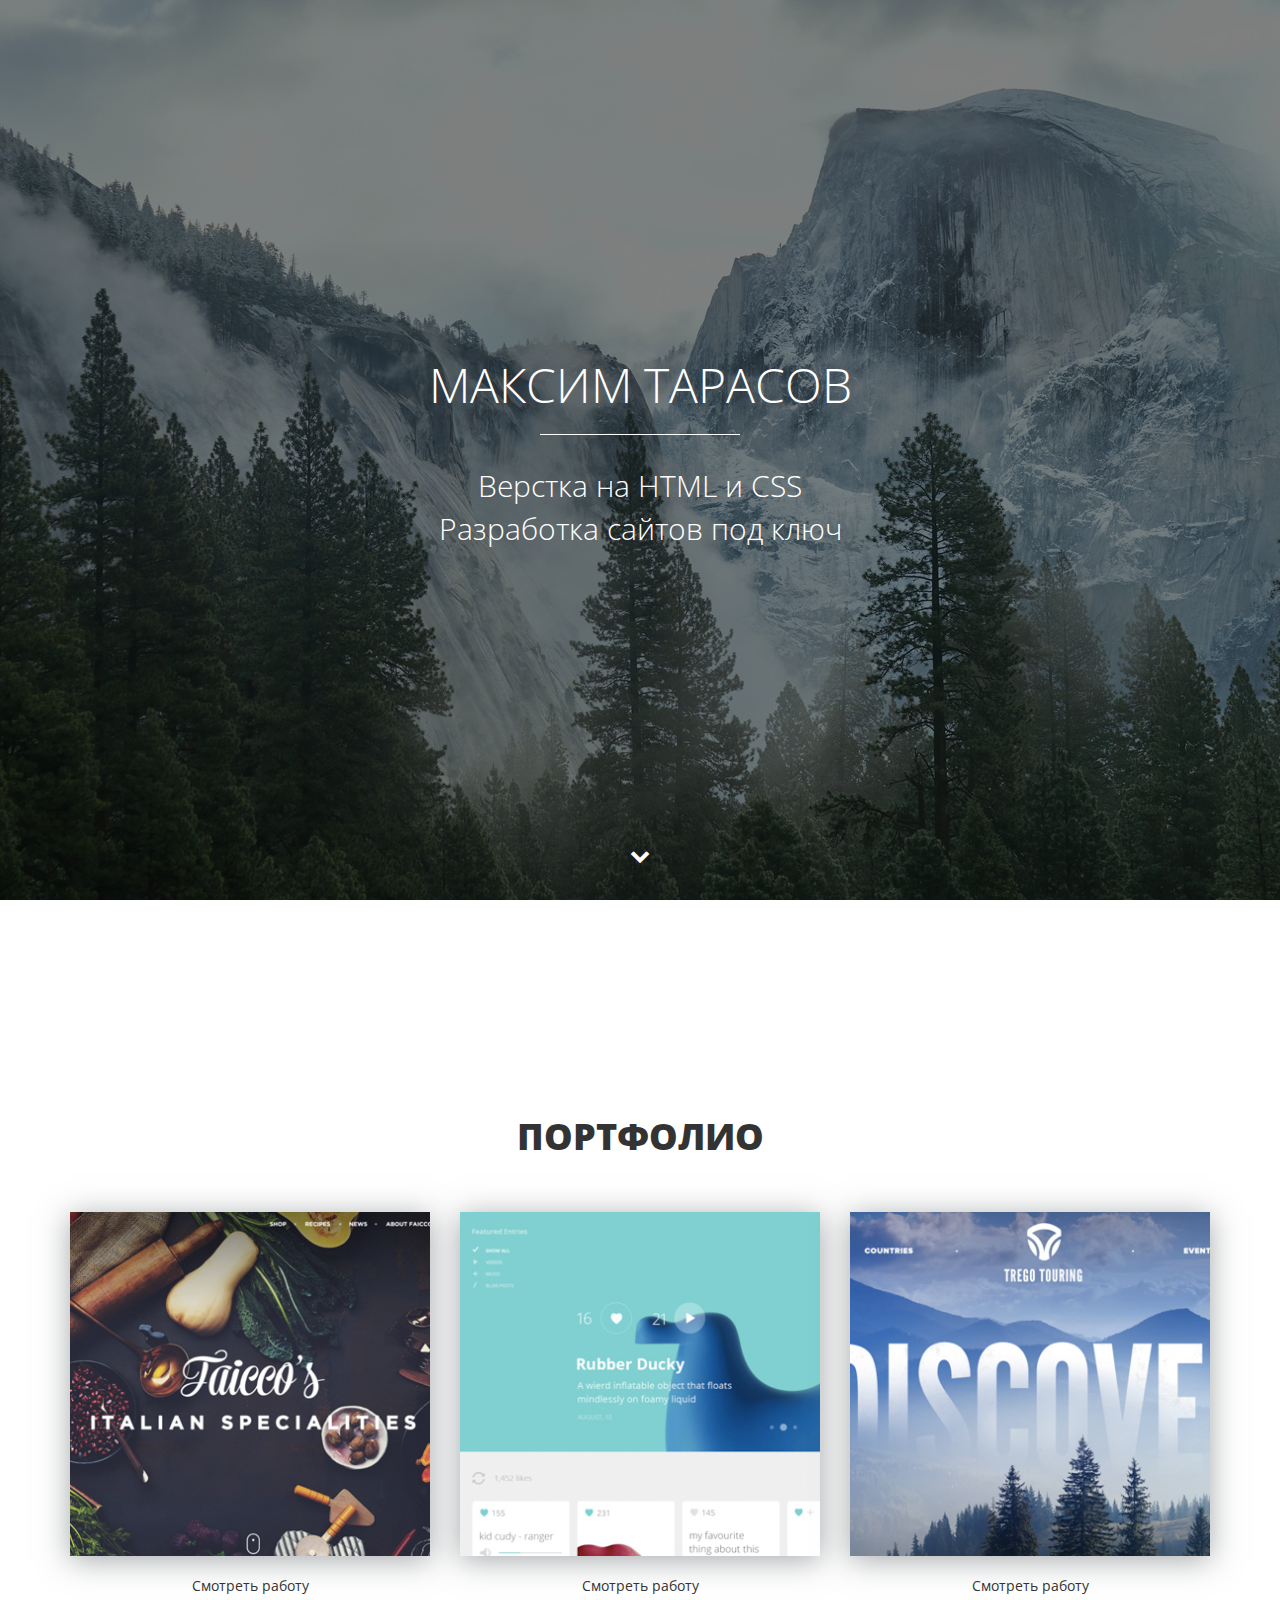
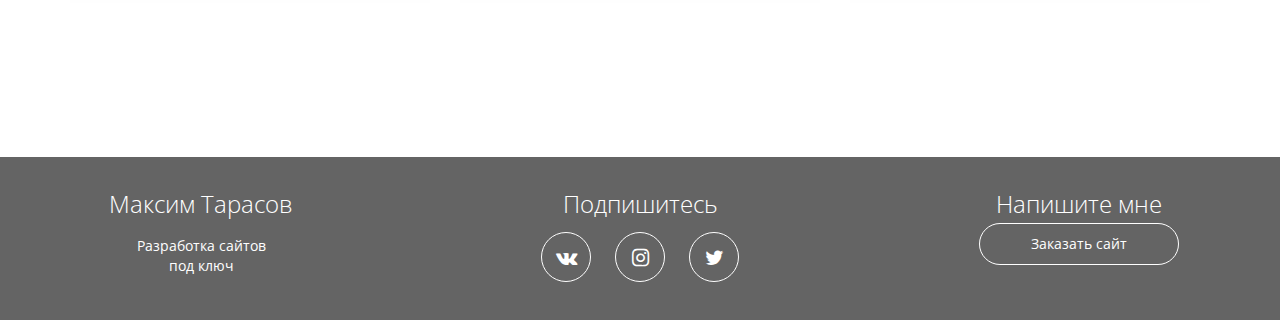
==== index.html @ 9031f8bd "Загрузили файлы и папки" ====
<!DOCTYPE html>
<html lang="ru">
  <head>
    <meta charset="utf-8">
    <meta http-equiv="X-UA-Compatible" content="IE=edge">
    <meta name="viewport" content="width=device-width, initial-scale=1">
    <meta property="og:url" content="">
    <meta property="og:type" content="website">
    <meta property="og:title" content="Артем Исламов - верстка сайтов на HTML и CSS">
    <meta property="og:image" content="">
    <meta property="og:description" content="Закажите разработку сайта без посредников от 5 990 рублей">
    <meta property="og:site_name" content="Портфолио верстальщика">
    <meta property="article:author" content="Артем Исламов">
    <title>Максим Тарасов - Портфолио</title>
    <link href="https://fonts.googleapis.com/css?family=Open+Sans:400,700&amp;subset=cyrillic" rel="stylesheet">
    <link href="css/bootstrap.min.css" rel="stylesheet">
    <link rel="stylesheet" type="text/css" href="css/fontello.css">
    <link rel="stylesheet" type="text/css" href="css/fontello-embedded.css">
    <link href="css/style.css" rel="stylesheet">
    <link rel="shortcut icon" type="image/x-icon" href="favicon.ico">
    <!--[if lt IE 9]>
      <script src="https://oss.maxcdn.com/html5shiv/3.7.3/html5shiv.min.js"></script>
      <script src="https://oss.maxcdn.com/respond/1.4.2/respond.min.js"></script>
    <![endif]-->
  </head>
  <body>
    <div class="main">
      <div class="main-overlay"></div>
      <div class="wrapper">
        <div class="main-header">
          <h1>Максим Тарасов</h1>
          <div class="main-line"></div>
          <p>Верстка на HTML и CSS<br>Разработка сайтов под ключ</p>
        </div>
      </div>
      <a href="#portfolio" class="main-down"><i class="icon-down"></i></a>
    </div>

    <div class="portfolio">
      <a name="portfolio" ></a>
      <div class="container">
        <h2 class="section-header">Портфолио</h2>
        <div class="row">
          <div class="col-md-4">
            <div class="portfolio-block">
              <img src="img/portfolio/1.jpg" alt="Работа №1">
              <a href="#work" data-toggle="modal" data-work='work-1'>Смотреть работу</a>
            </div>
          </div>
          <div class="col-md-4">
            <div class="portfolio-block">
              <img src="img/portfolio/2.jpg" alt="Работа №2">
              <a href="#work" data-toggle="modal" data-work='work-2'>Смотреть работу</a>
            </div>
          </div>
          <div class="col-md-4">
            <div class="portfolio-block">
              <img src="img/portfolio/3.jpg" alt="Работа №3">
              <a href="#work" data-toggle="modal" data-work='work-3'>Смотреть работу</a>
            </div>
          </div>
        </div>
      </div>
    </div>

    <div class="footer">
      <div class="container">
        <div class="row">
        <div class="col-md-3">
          <strong>Максим Тарасов</strong>
          <p>Разработка сайтов<br>под ключ</p>
        </div>
        <div class="col-md-6">
          <strong>Подпишитесь</strong>
          <div class="social-links">
            <a href="https://vk.com/id33851974"><i class="icon-vk"></i></a>
            <a href="#"><i class="icon-instagram"></i></a>
            <a href="#"><i class="icon-twitter"></i></a>
          </div>
        </div>
        <div class="col-md-3">
          <strong>Напишите мне</strong>
          <a class="offer-btn" href="https://vk.me/id33851974">Заказать сайт</a>
        </div>
      </div>
      </div>
    </div>

    <!-- Всплывающие окна -->
      <div class="modal fade" id="work" role="dialog">
        <div class="modal-dialog" role="document">
          <div class="modal-content">
            <div class="modal-header">
              <button type="button" class="close" data-dismiss="modal" aria-label="Close"><span aria-hidden="true">&times;</span></button>
              <h4 class="modal-title">Описание проекта</h4>
            </div>
            <div class="modal-body">
              
            </div>
          </div>
        </div>
      </div>

    <!-- jQuery (necessary for Bootstrap's JavaScript plugins) -->
    <script src="https://ajax.googleapis.com/ajax/libs/jquery/1.12.4/jquery.min.js"></script>
    <script src="js/bootstrap.min.js"></script>
    <script>
      $(function() {
        var link = $('a[data-toggle="modal"]');
        link.on('click', function(event) {
          var work = $(this).attr('data-work');
          var modal = $('.modal');
          modal.find('.modal-body').load(work+'.html');
        });
      });
    </script>
  </body>
</html>
---- css/fontello.css ----
@font-face {
  font-family: 'fontello';
  src: url('../font/fontello.eot?23900146');
  src: url('../font/fontello.eot?23900146#iefix') format('embedded-opentype'),
       url('../font/fontello.woff2?23900146') format('woff2'),
       url('../font/fontello.woff?23900146') format('woff'),
       url('../font/fontello.ttf?23900146') format('truetype'),
       url('../font/fontello.svg?23900146#fontello') format('svg');
  font-weight: normal;
  font-style: normal;
}
/* Chrome hack: SVG is rendered more smooth in Windozze. 100% magic, uncomment if you need it. */
/* Note, that will break hinting! In other OS-es font will be not as sharp as it could be */
/*
@media screen and (-webkit-min-device-pixel-ratio:0) {
  @font-face {
    font-family: 'fontello';
    src: url('../font/fontello.svg?23900146#fontello') format('svg');
  }
}
*/
 
 [class^="icon-"]:before, [class*=" icon-"]:before {
  font-family: "fontello";
  font-style: normal;
  font-weight: normal;
  speak: none;
 
  display: inline-block;
  text-decoration: inherit;
  width: 1em;
  margin-right: .2em;
  text-align: center;
  /* opacity: .8; */
 
  /* For safety - reset parent styles, that can break glyph codes*/
  font-variant: normal;
  text-transform: none;
 
  /* fix buttons height, for twitter bootstrap */
  line-height: 1em;
 
  /* Animation center compensation - margins should be symmetric */
  /* remove if not needed */
  margin-left: .2em;
 
  /* you can be more comfortable with increased icons size */
  /* font-size: 120%; */
 
  /* Font smoothing. That was taken from TWBS */
  -webkit-font-smoothing: antialiased;
  -moz-osx-font-smoothing: grayscale;
 
  /* Uncomment for 3D effect */
  /* text-shadow: 1px 1px 1px rgba(127, 127, 127, 0.3); */
}
 
.icon-down:before { content: '\e800'; } /* '' */
.icon-twitter:before { content: '\f099'; } /* '' */
.icon-instagram:before { content: '\f16d'; } /* '' */
.icon-vk:before { content: '\f189'; } /* '' */
---- css/fontello-embedded.css ----
@font-face {
  font-family: 'fontello';
  src: url('../font/fontello.eot?11114902');
  src: url('../font/fontello.eot?11114902#iefix') format('embedded-opentype'),
       url('../font/fontello.svg?11114902#fontello') format('svg');
  font-weight: normal;
  font-style: normal;
}
@font-face {
  font-family: 'fontello';
  src: url('[data-uri]') format('woff'),
       url('[data-uri]') format('truetype');
}
/* Chrome hack: SVG is rendered more smooth in Windozze. 100% magic, uncomment if you need it. */
/* Note, that will break hinting! In other OS-es font will be not as sharp as it could be */
/*
@media screen and (-webkit-min-device-pixel-ratio:0) {
  @font-face {
    font-family: 'fontello';
    src: url('../font/fontello.svg?11114902#fontello') format('svg');
  }
}
*/
 
 [class^="icon-"]:before, [class*=" icon-"]:before {
  font-family: "fontello";
  font-style: normal;
  font-weight: normal;
  speak: none;
 
  display: inline-block;
  text-decoration: inherit;
  width: 1em;
  margin-right: .2em;
  text-align: center;
  /* opacity: .8; */
 
  /* For safety - reset parent styles, that can break glyph codes*/
  font-variant: normal;
  text-transform: none;
     
  /* fix buttons height, for twitter bootstrap */
  line-height: 1em;
 
  /* Animation center compensation - margins should be symmetric */
  /* remove if not needed */
  margin-left: .2em;
 
  /* you can be more comfortable with increased icons size */
  /* font-size: 120%; */
 
  /* Uncomment for 3D effect */
  /* text-shadow: 1px 1px 1px rgba(127, 127, 127, 0.3); */
}
.icon-down:before { content: '\e800'; } /* '' */
.icon-twitter:before { content: '\f099'; } /* '' */
.icon-instagram:before { content: '\f16d'; } /* '' */
.icon-vk:before { content: '\f189'; } /* '' */
---- css/style.css ----
body{
	font-family: 'open sans', sans-serif;
}

html{
	font-size: 10px;
}

a:focus, a:active, a:visited{
	text-decoration: none;
	outline: none;
}

.main{
	position: relative;
	display: table;
	background:#000 url(../img/main-bg.jpg) center center no-repeat;
	width:100%;
	height:100vh;
	color:#fff;
	text-align: center;
}

.main p{
	font-size: 3rem;
	font-weight: 300;
}

.main-overlay{
	position: absolute;
	z-index: 1;
	width: 100%;
	height: 100%;
	background-color: rgba(0, 0, 0, 0.5);
}

.main h1{
	margin-bottom: 1.4rem;
	font-weight: 300;
	text-transform: uppercase;
	font-size: 4.8rem;
}

.wrapper{
	display:table-cell;
	vertical-align:middle;
}

.main-header{
	position: relative;
	z-index: 2;
	margin-left:auto;
	margin-right:auto;
	width:100%;
}

.main-line{
	width:200px;
	height:1px;
	background-color: #fff;
	margin: 0 auto;
}

.main-down{
	position: absolute;
	color: #fff;
	z-index:4;
	display: inline-block;
	bottom:2rem;
	font-size: 2rem;
	width: 50px;
	height: 50px;
	border-radius: 50%;
	border: 1px solid transparent;
	line-height: 50px;
	left:50%;
	margin-left: -25px;
	transition: 0.2s;
}

.main-down:hover{
	color:#fff;
	border-color: #fff;
}

/*Секция с портфолио*/

.portfolio{
	padding: 10rem 0;
	text-align: center;
}

.section-header{
	text-transform: uppercase;
	font-weight: 800;
	font-size:3.6rem;
	margin-bottom:5rem;
}

.portfolio img{
	width: 100%;
	max-width: 364px;
 	box-shadow: 0px 4px 29px 0px rgba(87, 92, 97, 0.54);
}

.portfolio a{
	display: block;
	margin: 2rem auto 6rem;
	width: 17rem;
	color:#333;
	border-bottom: 1px solid transparent;
}

.portfolio a:hover{
	text-decoration: none;
	border-bottom: 1px dotted #333;
}

/*Секция - подвал*/

.footer
{
	background-color: #646464;
	color:#fff;
	text-align: center;
	padding: 3rem;
}

.footer strong{
	font-weight: 300;
	font-size: 2.4rem;

}

.social-links{
	margin-top: 1rem;

}

.social-links a{
	width: 5rem;
	height: 5rem;
	line-height: 5rem;
	display: inline-block;
	color: #fff;
	border: 1px solid #fff;
	border-radius: 50%;
	margin-left: 1rem;
	margin-right: 1rem;
	font-size: 2rem;
}

.social-links a:hover{
	background-color: #fff;
	transition: 0.2s;
	color:#646464;
}

.offer-btn{
	display: block;
	width: 80%;
	max-width: 200px;
	margin: 1px auto;
	border:1px solid #fff;
	border-radius: 100px;
	padding-top: 1rem;
	padding-bottom: 1rem;
	color:#fff;
}

.offer-btn:hover{
	transition: 0.2s;
	background-color: #fff;
	color:#646464;
	text-decoration: none;
}

.modal img{
	width: 100%;
}

.modal-title{
	font-weight: 800;
	font-size: 2rem;
}

.close{
	background-color: transparent;
	border: none;
	font-size: 2rem;
	position: absolute;
	right: 2rem;
	top:1rem;
}

.modal-btn{
	display: inline-block;
	color:#333;
	border:1px solid #333;
	padding:10px 20px;
	border-radius: 6px;
}

.modal-btn:hover{
	background-color: #333;
	text-decoration: none;
	color:#fff;
}

@media (min-width: 0px) and (max-width: 767px){
	html{
		font-size:7px;
	}

	.footer strong{
		margin:3rem 0;
		display: inline-block;
	}
	.social-links a{ 
		font-size: 1.5rem;
	}
}

@media (min-width: 768px) and (max-width: 991px){
	.footer strong{
		margin:3rem 0;
		display: inline-block;
	}
}
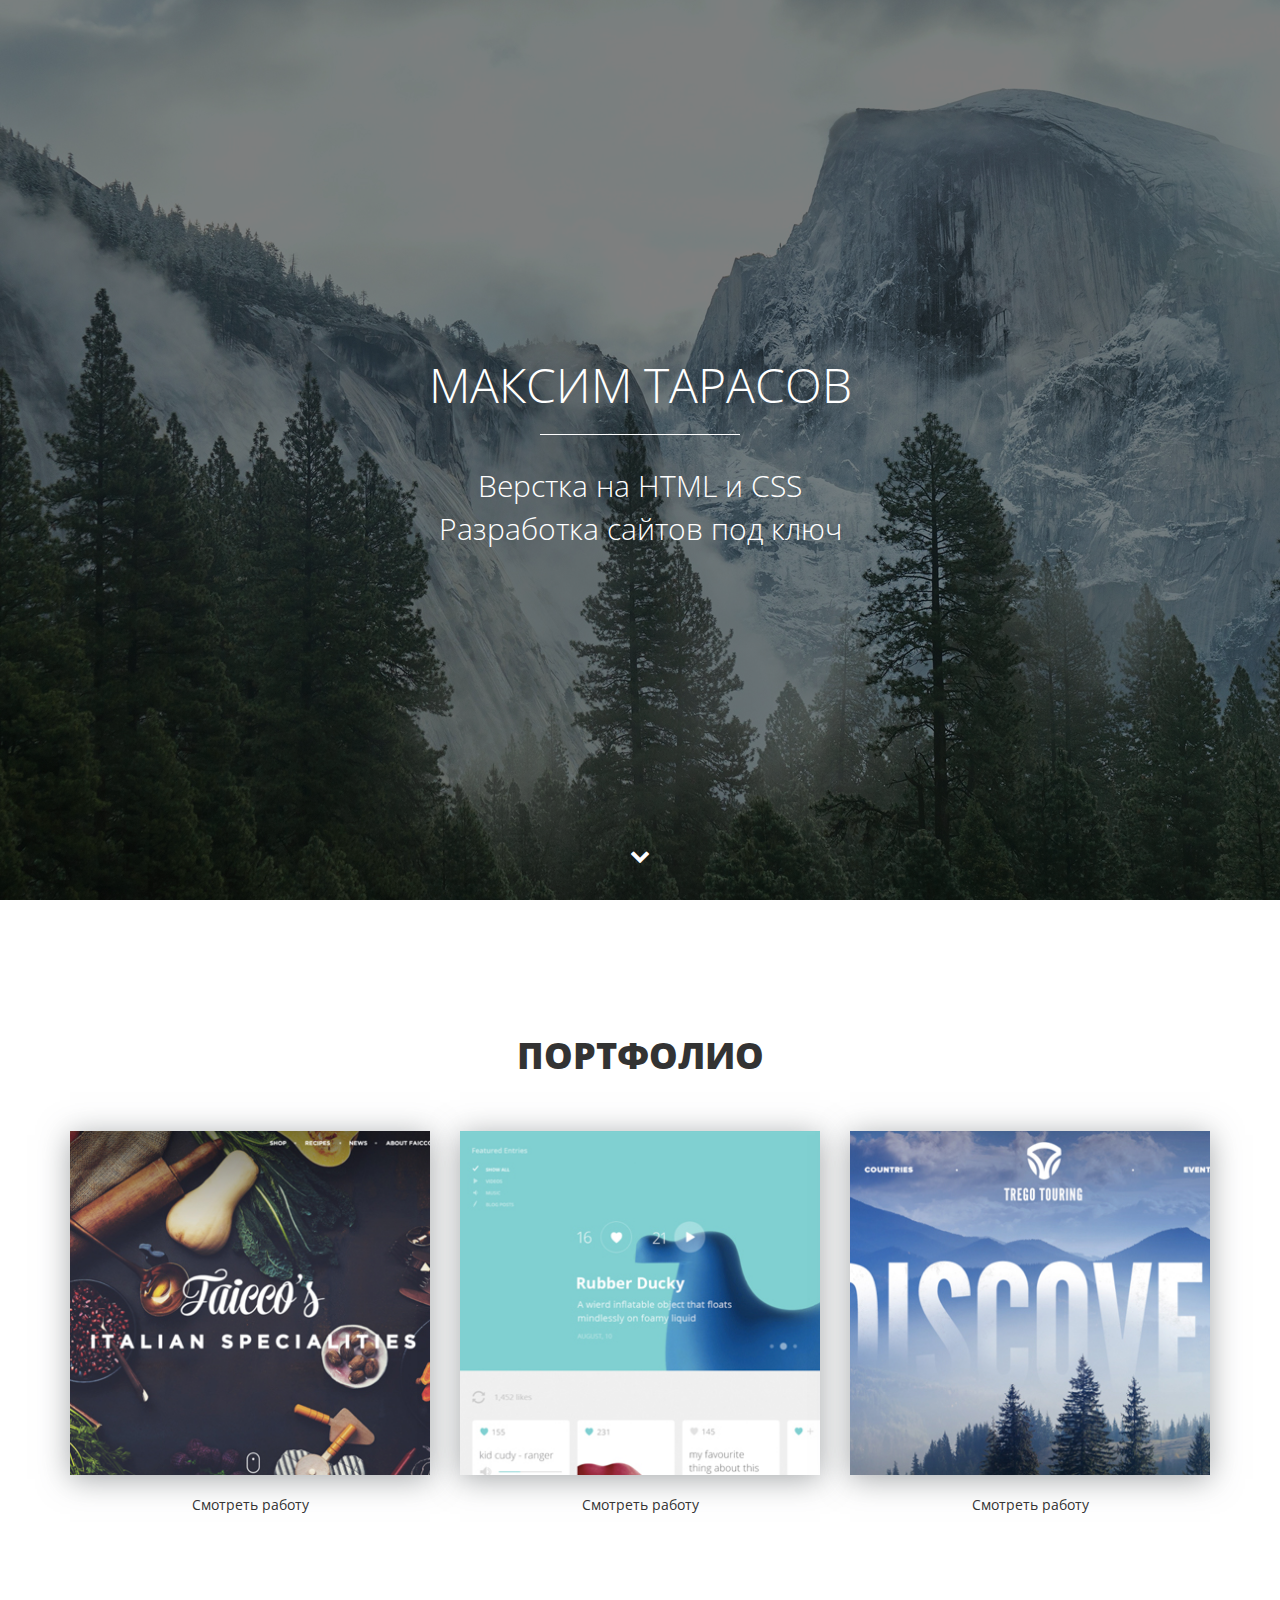
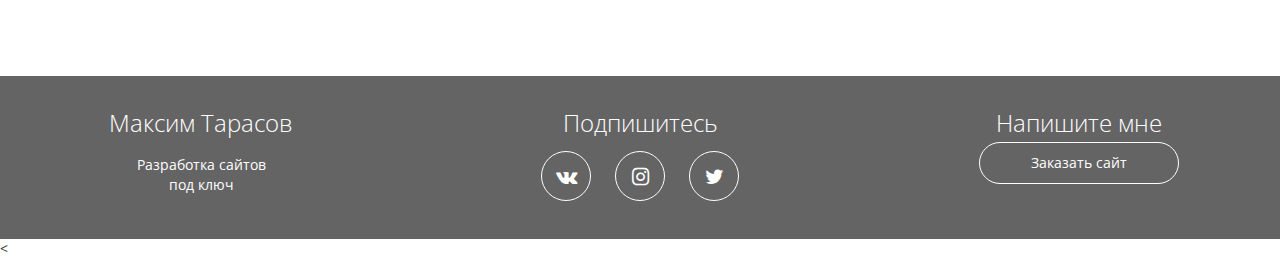
==== commit df9df232: "Добавили плавный скрол" ====
--- a/index.html
+++ b/index.html
@@ -33,11 +33,10 @@
           <p>Верстка на HTML и CSS<br>Разработка сайтов под ключ</p>
         </div>
       </div>
-      <a href="#portfolio" class="main-down"><i class="icon-down"></i></a>
+      <a href="#portfolio" class="main-down slowly"><i class="icon-down"></i></a>
     </div>
 
-    <div class="portfolio">
-      <a name="portfolio" ></a>
+    <div class="portfolio" id="portfolio">
       <div class="container">
         <h2 class="section-header">Портфолио</h2>
         <div class="row">
@@ -104,7 +103,7 @@
     <!-- jQuery (necessary for Bootstrap's JavaScript plugins) -->
     <script src="https://ajax.googleapis.com/ajax/libs/jquery/1.12.4/jquery.min.js"></script>
     <script src="js/bootstrap.min.js"></script>
-    <script>
+    <<script>
       $(function() {
         var link = $('a[data-toggle="modal"]');
         link.on('click', function(event) {
@@ -114,5 +113,20 @@
         });
       });
     </script>
+    <script>
+      $(document).ready(function() {
+
+        $(".slowly").on("click", function (event){
+
+          event.preventDefault();
+
+          var id = $(this).attr('href'),
+
+          top=$(id).offset().top;
+
+          $('body,html').animate({scrollTop: top}, 800);
+        });
+      });
+    </script>
   </body>
 </html>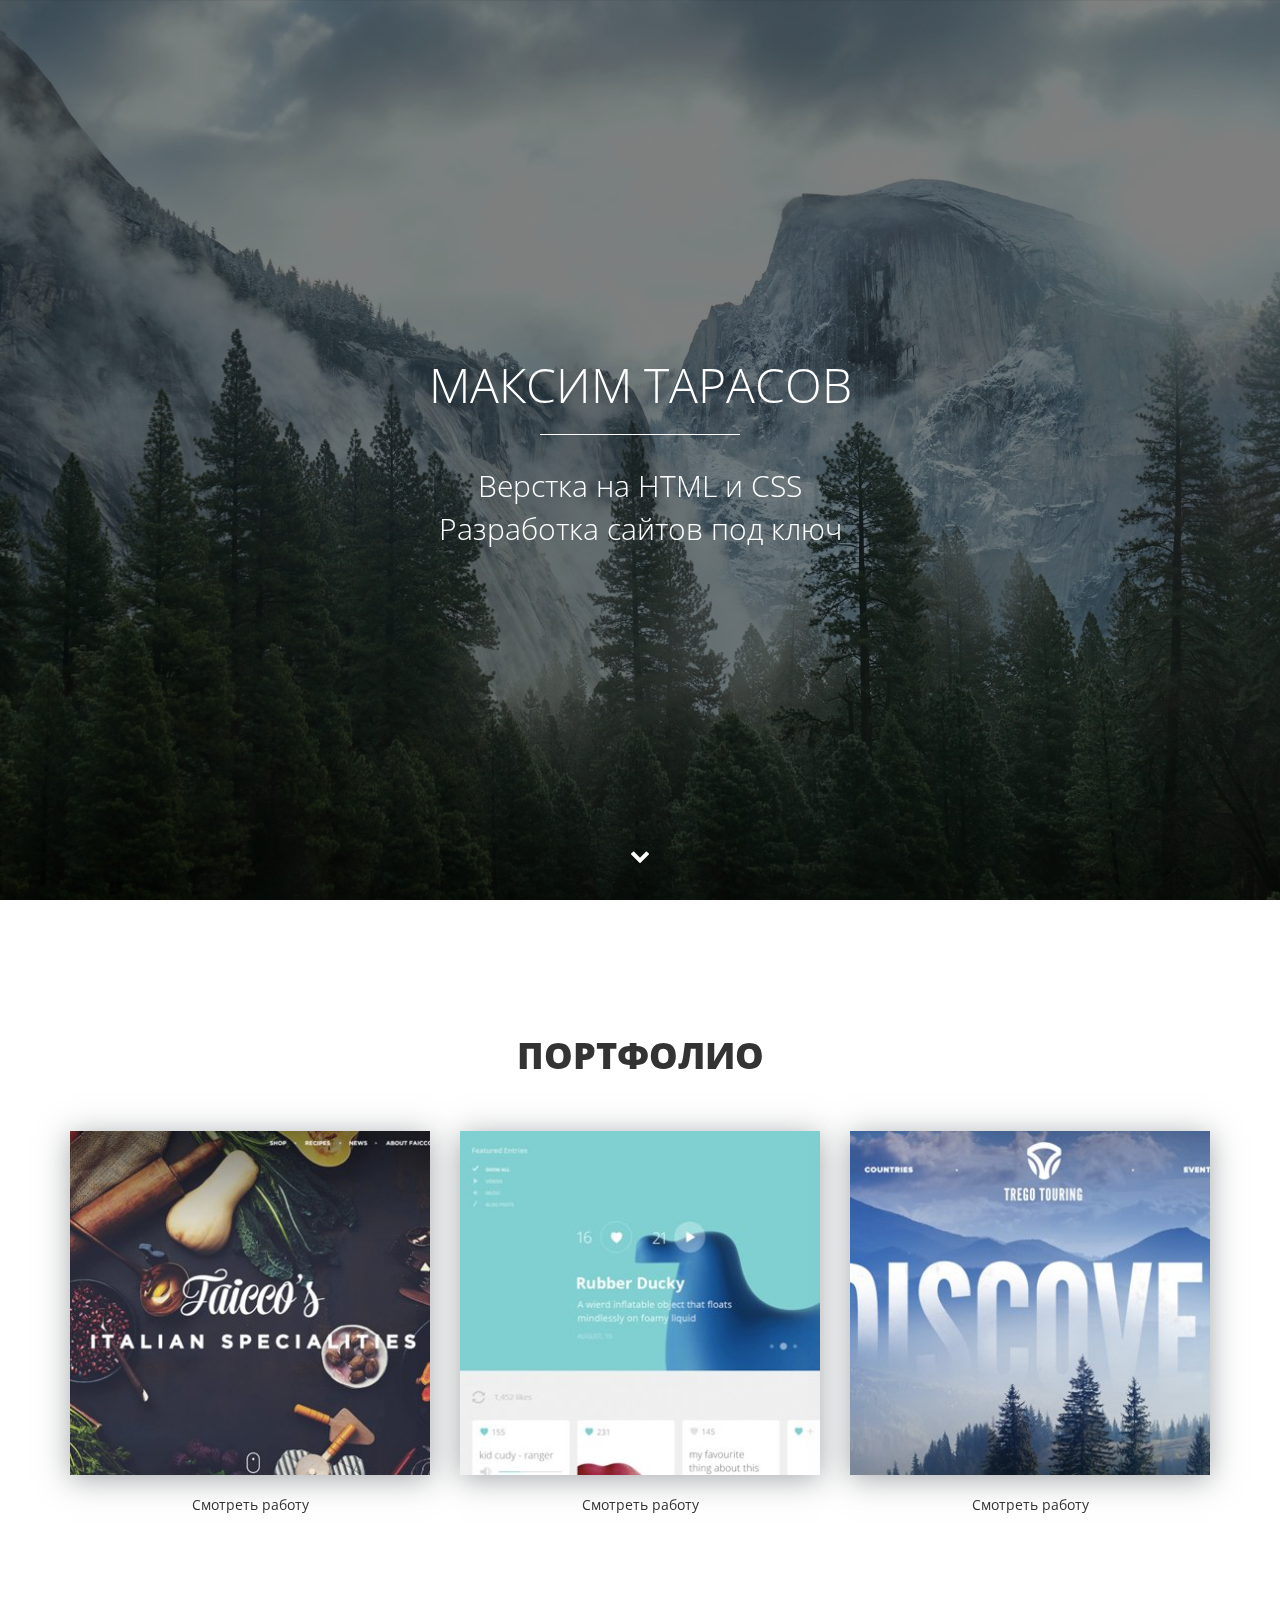
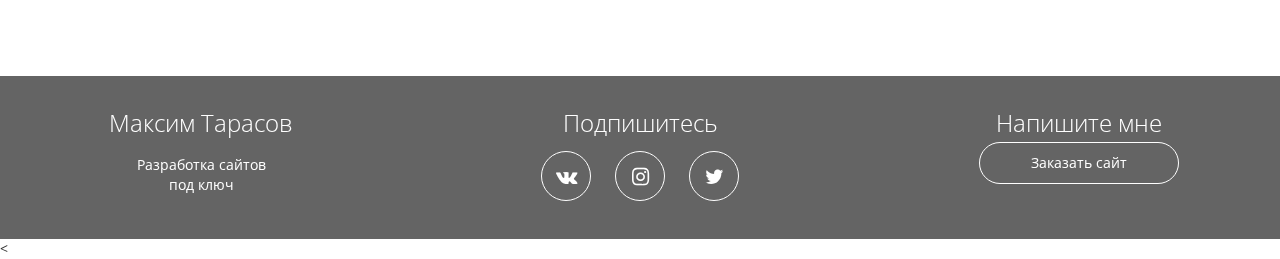
==== commit 56da0a1c: "тупо все обновил" ====
--- a/index.html
+++ b/index.html
@@ -24,7 +24,7 @@
     <![endif]-->
   </head>
   <body>
-    <div class="main">
+    <div class="main parallax-window" data-parallax="scroll" data-image-src="img/main-bg.jpg">
       <div class="main-overlay"></div>
       <div class="wrapper">
         <div class="main-header">
@@ -43,19 +43,19 @@
           <div class="col-md-4">
             <div class="portfolio-block">
               <img src="img/portfolio/1.jpg" alt="Работа №1">
-              <a href="#work" data-toggle="modal" data-work='work-1'>Смотреть работу</a>
+              <a class="cd-modal-trigger" href="#0" data-work='work-1'>Смотреть работу</a>
             </div>
           </div>
           <div class="col-md-4">
             <div class="portfolio-block">
               <img src="img/portfolio/2.jpg" alt="Работа №2">
-              <a href="#work" data-toggle="modal" data-work='work-2'>Смотреть работу</a>
+              <a class="cd-modal-trigger" href="#0" data-work='work-2'>Смотреть работу</a>
             </div>
           </div>
           <div class="col-md-4">
             <div class="portfolio-block">
               <img src="img/portfolio/3.jpg" alt="Работа №3">
-              <a href="#work" data-toggle="modal" data-work='work-3'>Смотреть работу</a>
+              <a class="cd-modal-trigger" href="#0" data-work="work-3">Смотреть работу</a>
             </div>
           </div>
         </div>
@@ -85,6 +85,18 @@
       </div>
     </div>
 
+    <div class="cd-modal">
+  <div class="modal-content">
+    
+  </div> <!-- .modal-content -->
+
+  <a href="#0" class="modal-close">Close</a>
+</div> <!-- .cd-modal -->
+
+<div class="cd-transition-layer"> 
+  <div class="bg-layer"></div>
+</div> <!-- .cd-transition-layer -->
+
     <!-- Всплывающие окна -->
       <div class="modal fade" id="work" role="dialog">
         <div class="modal-dialog" role="document">
@@ -102,14 +114,14 @@
 
     <!-- jQuery (necessary for Bootstrap's JavaScript plugins) -->
     <script src="https://ajax.googleapis.com/ajax/libs/jquery/1.12.4/jquery.min.js"></script>
-    <script src="js/bootstrap.min.js"></script>
+    <script src="js/main.js"></script> 
+    <script src="js/parallax.min.js"></script>
     <<script>
       $(function() {
-        var link = $('a[data-toggle="modal"]');
+        var link = $('.cd-modal-trigger');
         link.on('click', function(event) {
           var work = $(this).attr('data-work');
-          var modal = $('.modal');
-          modal.find('.modal-body').load(work+'.html');
+         $('.modal-content').load(work+'.html');
         });
       });
     </script>
--- a/css/style.css
+++ b/css/style.css
@@ -14,7 +14,7 @@
 .main{
 	position: relative;
 	display: table;
-	background:#000 url(../img/main-bg.jpg) center center no-repeat;
+	/*background:#000 url(../img/main-bg.jpg) center center no-repeat;*/
 	width:100%;
 	height:100vh;
 	color:#fff;
@@ -175,13 +175,15 @@
 	text-decoration: none;
 }
 
-.modal img{
-	width: 100%;
-}
-
-.modal-title{
-	font-weight: 800;
-	font-size: 2rem;
+
+.modal-content h4{
+	font-weight: 300;
+	font-size: 2.5rem;
+}
+
+.modal-content p{
+	font-size: 1.4rem;
+	padding: 0;
 }
 
 .close{
@@ -195,16 +197,16 @@
 
 .modal-btn{
 	display: inline-block;
-	color:#333;
-	border:1px solid #333;
+	color:#fff;
+	border:1px solid #fff;
 	padding:10px 20px;
 	border-radius: 6px;
 }
 
 .modal-btn:hover{
-	background-color: #333;
+	background-color: #fff;
 	text-decoration: none;
-	color:#fff;
+	color:#402f44;
 }
 
 @media (min-width: 0px) and (max-width: 767px){
@@ -226,4 +228,260 @@
 		margin:3rem 0;
 		display: inline-block;
 	}
-}+}
+
+/*Оформление модального окна*/
+
+cd-main-content {
+  position: relative;
+  z-index: 1;
+  width: 100%;
+  height: 100vh;
+  /* vertically align its content */
+  display: table;
+  background-color: #e4dcca;
+}
+.cd-main-content .center {
+  /* vertically align inside parent element */
+  display: table-cell;
+  vertical-align: middle;
+  text-align: center;
+}
+
+/* -------------------------------- 
+
+Modal window 
+
+-------------------------------- */
+.cd-modal {
+  position: fixed;
+  top: 0;
+  left: 0;
+  z-index: 3;
+  height: 100%;
+  width: 100%;
+  overflow: hidden;
+  background-size: cover;
+  opacity: 0;
+  visibility: hidden;
+  -webkit-transition: opacity 0.3s 0s, visibility 0s 0.3s;
+  -moz-transition: opacity 0.3s 0s, visibility 0s 0.3s;
+  transition: opacity 0.3s 0s, visibility 0s 0.3s;
+}
+.modal-content{
+  background: #402f44 url(../img/modal-bg.jpg) no-repeat center center;
+}
+.cd-modal .modal-content {
+  height: 100%;
+  overflow-y: auto;
+  padding: 3em 5%;
+  color: #e4dcca;
+  -webkit-font-smoothing: antialiased;
+  -moz-osx-font-smoothing: grayscale;
+}
+.cd-modal h1 {
+  text-align: center;
+}
+.cd-modal h1::after {
+  /* ink/brush separation */
+  content: '';
+  display: block;
+  width: 130px;
+  height: 18px;
+  background: url(../img/ink-separation.svg) no-repeat center center;
+  margin: .2em auto 0;
+}
+.cd-modal p {
+  line-height: 1.6;
+  max-width: 800px;
+}
+.cd-modal .modal-close {
+  /* 'X' icon */
+  position: absolute;
+  z-index: 1;
+  top: 20px;
+  right: 5%;
+  height: 45px;
+  width: 45px;
+  border-radius: 50%;
+  background: rgba(0, 0, 0, 0.3) url(../img/cd-icon-close.svg) no-repeat center center;
+  /* image replacement */
+  overflow: hidden;
+  text-indent: 100%;
+  white-space: nowrap;
+  visibility: hidden;
+  opacity: 0;
+  -webkit-transform: scale(0);
+  -moz-transform: scale(0);
+  -ms-transform: scale(0);
+  -o-transform: scale(0);
+  transform: scale(0);
+  -webkit-transition: -webkit-transform 0.3s 0s, visibility 0s 0.3s, opacity 0.3s 0s;
+  -moz-transition: -moz-transform 0.3s 0s, visibility 0s 0.3s, opacity 0.3s 0s;
+  transition: transform 0.3s 0s, visibility 0s 0.3s, opacity 0.3s 0s;
+}
+.no-touch .cd-modal .modal-close:hover {
+  background-color: rgba(0, 0, 0, 0.5);
+}
+.cd-modal.visible {
+  opacity: 1;
+  visibility: visible;
+  -webkit-transition: opacity 0.7s, visibility 0s;
+  -moz-transition: opacity 0.7s, visibility 0s;
+  transition: opacity 0.7s, visibility 0s;
+}
+.cd-modal.visible .modal-content {
+  /* this fixes the buggy scrolling on webkit browsers - mobile devices only - when overflow property is applied */
+  -webkit-overflow-scrolling: touch;
+}
+.cd-modal.visible .modal-close {
+  visibility: visible;
+  opacity: 1;
+  -webkit-transition: -webkit-transform 0.3s 0s, visibility 0s 0s, opacity 0.3s 0s;
+  -moz-transition: -moz-transform 0.3s 0s, visibility 0s 0s, opacity 0.3s 0s;
+  transition: transform 0.3s 0s, visibility 0s 0s, opacity 0.3s 0s;
+  -webkit-transform: scale(1);
+  -moz-transform: scale(1);
+  -ms-transform: scale(1);
+  -o-transform: scale(1);
+  transform: scale(1);
+}
+@media only screen and (min-width: 1100px) {
+  .cd-modal .modal-content {
+    padding: 6em 5%;
+  }
+  .cd-modal .modal-close {
+    height: 60px;
+    width: 60px;
+  }
+  .cd-modal p {
+    font-size: 2rem;
+  }
+}
+
+/* -------------------------------- 
+
+Transition Layer 
+
+-------------------------------- */
+.cd-transition-layer {
+  position: fixed;
+  top: 0;
+  left: 0;
+  z-index: 2;
+  height: 100%;
+  width: 100%;
+  opacity: 0;
+  visibility: hidden;
+  overflow: hidden;
+}
+.cd-transition-layer .bg-layer {
+  position: absolute;
+  left: 50%;
+  top: 50%;
+  -webkit-transform: translateY(-50%) translateX(-2%);
+  -moz-transform: translateY(-50%) translateX(-2%);
+  -ms-transform: translateY(-50%) translateX(-2%);
+  -o-transform: translateY(-50%) translateX(-2%);
+  transform: translateY(-50%) translateX(-2%);
+  /* its dimentions will be overwritten using jQuery to proportionally fit the viewport */
+  height: 100%;
+  /* our sprite is composed of 25 frames */
+  width: 2500%;
+  background: url(../img/ink.png) no-repeat 0 0;
+  background-size: 100% 100%;
+}
+.cd-transition-layer.visible {
+  opacity: 1;
+  visibility: visible;
+}
+.cd-transition-layer.opening .bg-layer {
+  -webkit-animation: cd-sequence 0.8s steps(24);
+  -moz-animation: cd-sequence 0.8s steps(24);
+  animation: cd-sequence 0.8s steps(24);
+  -webkit-animation-fill-mode: forwards;
+  -moz-animation-fill-mode: forwards;
+  animation-fill-mode: forwards;
+}
+.cd-transition-layer.closing .bg-layer {
+  -webkit-animation: cd-sequence-reverse 0.8s steps(24);
+  -moz-animation: cd-sequence-reverse 0.8s steps(24);
+  animation: cd-sequence-reverse 0.8s steps(24);
+  -webkit-animation-fill-mode: forwards;
+  -moz-animation-fill-mode: forwards;
+  animation-fill-mode: forwards;
+}
+.no-cssanimations .cd-transition-layer {
+  display: none;
+}
+
+@-webkit-keyframes cd-sequence {
+  0% {
+    /* translateX(-2%) is used to horizontally center the first frame inside the viewport */
+    -webkit-transform: translateY(-50%) translateX(-2%);
+  }
+  100% {
+    /* translateX(-98%) (2% + 96) is used to horizontally center the last frame inside the viewport  */
+    -webkit-transform: translateY(-50%) translateX(-98%);
+  }
+}
+@-moz-keyframes cd-sequence {
+  0% {
+    /* translateX(-2%) is used to horizontally center the first frame inside the viewport */
+    -moz-transform: translateY(-50%) translateX(-2%);
+  }
+  100% {
+    /* translateX(-98%) (2% + 96) is used to horizontally center the last frame inside the viewport  */
+    -moz-transform: translateY(-50%) translateX(-98%);
+  }
+}
+@keyframes cd-sequence {
+  0% {
+    /* translateX(-2%) is used to horizontally center the first frame inside the viewport */
+    -webkit-transform: translateY(-50%) translateX(-2%);
+    -moz-transform: translateY(-50%) translateX(-2%);
+    -ms-transform: translateY(-50%) translateX(-2%);
+    -o-transform: translateY(-50%) translateX(-2%);
+    transform: translateY(-50%) translateX(-2%);
+  }
+  100% {
+    /* translateX(-98%) (2% + 96) is used to horizontally center the last frame inside the viewport  */
+    -webkit-transform: translateY(-50%) translateX(-98%);
+    -moz-transform: translateY(-50%) translateX(-98%);
+    -ms-transform: translateY(-50%) translateX(-98%);
+    -o-transform: translateY(-50%) translateX(-98%);
+    transform: translateY(-50%) translateX(-98%);
+  }
+}
+@-webkit-keyframes cd-sequence-reverse {
+  0% {
+    -webkit-transform: translateY(-50%) translateX(-98%);
+  }
+  100% {
+    -webkit-transform: translateY(-50%) translateX(-2%);
+  }
+}
+@-moz-keyframes cd-sequence-reverse {
+  0% {
+    -moz-transform: translateY(-50%) translateX(-98%);
+  }
+  100% {
+    -moz-transform: translateY(-50%) translateX(-2%);
+  }
+}
+@keyframes cd-sequence-reverse {
+  0% {
+    -webkit-transform: translateY(-50%) translateX(-98%);
+    -moz-transform: translateY(-50%) translateX(-98%);
+    -ms-transform: translateY(-50%) translateX(-98%);
+    -o-transform: translateY(-50%) translateX(-98%);
+    transform: translateY(-50%) translateX(-98%);
+  }
+  100% {
+    -webkit-transform: translateY(-50%) translateX(-2%);
+    -moz-transform: translateY(-50%) translateX(-2%);
+    -ms-transform: translateY(-50%) translateX(-2%);
+    -o-transform: translateY(-50%) translateX(-2%);
+    transform: translateY(-50%) translateX(-2%);
+  }
+}
